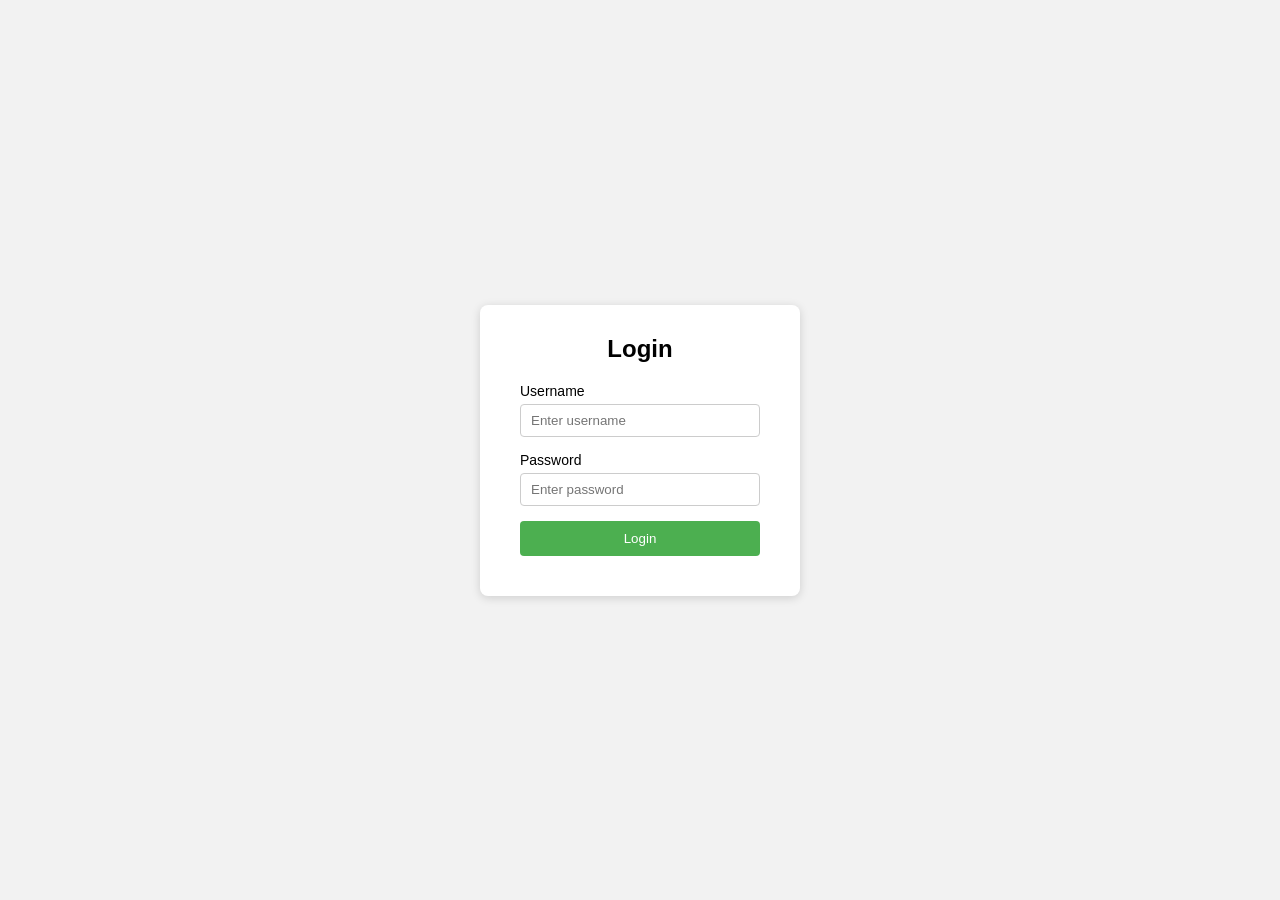
==== index.html @ 4836d986 "Add basic login skeleton with HTML, CSS, and JS" ====
<!doctype html>
<html lang="en">
  <head>
    <meta charset="UTF-8" />
    <meta name="viewport" content="width=device-width, initial-scale=1.0" />
    <title>Login System</title>
    <link rel="stylesheet" href="css/style.css" />
  </head>
  <body>
    <div class="login-container">
      <h2>Login</h2>
      <form id="loginForm">
        <div class="input-group">
          <label for="username">Username</label>
          <input
            type="text"
            id="username"
            placeholder="Enter username"
            required
          />
        </div>

        <div class="input-group">
          <label for="password">Password</label>
          <input
            type="password"
            id="password"
            placeholder="Enter password"
            required
          />
        </div>

        <button type="submit">Login</button>
        <p id="errorMsg" class="error-msg"></p>
      </form>
    </div>

    <script src="js/script.js"></script>
  </body>
</html>
---- css/style.css ----
* {
  margin: 0;
  padding: 0;
  box-sizing: border-box;
  font-family: Arial, sans-serif;
}

body {
  display: flex;
  justify-content: center;
  align-items: center;
  height: 100vh;
  background-color: #f2f2f2;
}

.login-container {
  background: white;
  padding: 30px 40px;
  border-radius: 8px;
  box-shadow: 0 2px 10px rgba(0, 0, 0, 0.15);
  width: 320px;
}

.login-container h2 {
  text-align: center;
  margin-bottom: 20px;
}

.input-group {
  margin-bottom: 15px;
}

.input-group label {
  display: block;
  margin-bottom: 5px;
  font-size: 14px;
}

.input-group input {
  width: 100%;
  padding: 8px 10px;
  border: 1px solid #ccc;
  border-radius: 4px;
}

button {
  width: 100%;
  padding: 10px;
  background-color: #4caf50;
  color: white;
  border: none;
  border-radius: 4px;
  cursor: pointer;
}

.error-msg {
  color: red;
  font-size: 13px;
  margin-top: 10px;
  text-align: center;
}
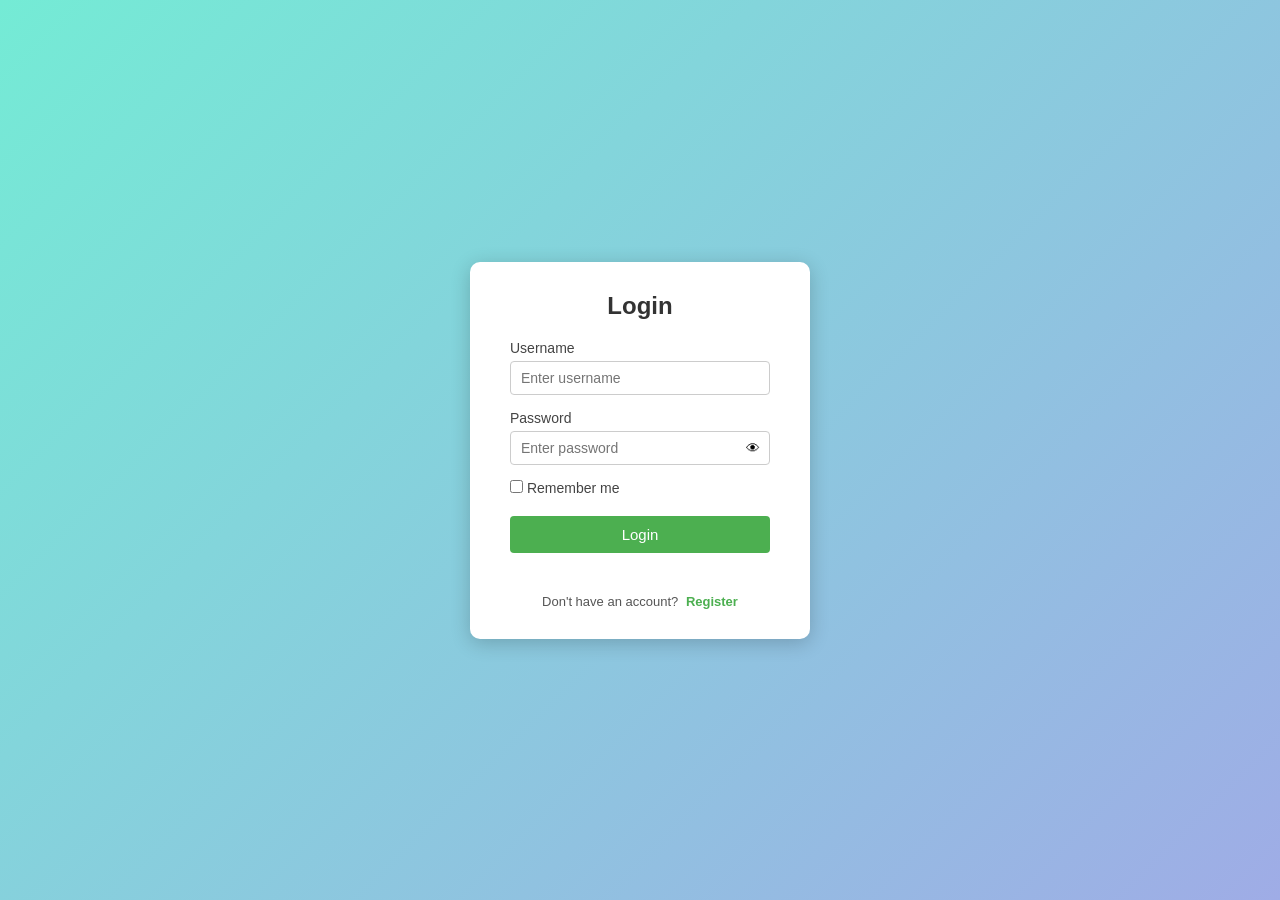
==== commit 68152857: "Add dashboard page and login redirect" ====
--- a/index.html
+++ b/index.html
@@ -8,33 +8,39 @@
   </head>
   <body>
     <div class="login-container">
-      <h2>Login</h2>
+      <h2 id="formTitle">Login</h2>
+
       <form id="loginForm">
         <div class="input-group">
           <label for="username">Username</label>
-          <input
-            type="text"
-            id="username"
-            placeholder="Enter username"
-            required
-          />
+          <input type="text" id="username" placeholder="Enter username" required />
         </div>
 
         <div class="input-group">
           <label for="password">Password</label>
-          <input
-            type="password"
-            id="password"
-            placeholder="Enter password"
-            required
-          />
+          <div class="password-wrapper">
+            <input type="password" id="password" placeholder="Enter password" required />
+            <span id="togglePassword" class="toggle-password">👁</span>
+          </div>
         </div>
 
-        <button type="submit">Login</button>
+        <div class="input-group remember-row">
+          <label class="checkbox-label">
+            <input type="checkbox" id="rememberMe" />
+            Remember me
+          </label>
+        </div>
+
+        <button type="submit" id="submitBtn">Login</button>
         <p id="errorMsg" class="error-msg"></p>
       </form>
+
+      <p class="switch-mode">
+        <span id="switchText">Don't have an account?</span>
+        <a href="#" id="switchLink">Register</a>
+      </p>
     </div>
 
     <script src="js/script.js"></script>
   </body>
-</html>
+</html>
--- a/css/style.css
+++ b/css/style.css
@@ -10,20 +10,27 @@
   justify-content: center;
   align-items: center;
   height: 100vh;
-  background-color: #f2f2f2;
+  background: linear-gradient(135deg, #74ebd5, #9face6);
 }
 
 .login-container {
   background: white;
   padding: 30px 40px;
-  border-radius: 8px;
-  box-shadow: 0 2px 10px rgba(0, 0, 0, 0.15);
-  width: 320px;
+  border-radius: 10px;
+  box-shadow: 0 4px 20px rgba(0, 0, 0, 0.2);
+  width: 340px;
+  animation: fadeIn 0.3s ease-in-out;
+}
+
+@keyframes fadeIn {
+  from { opacity: 0; transform: translateY(-10px); }
+  to { opacity: 1; transform: translateY(0); }
 }
 
 .login-container h2 {
   text-align: center;
   margin-bottom: 20px;
+  color: #333;
 }
 
 .input-group {
@@ -34,13 +41,50 @@
   display: block;
   margin-bottom: 5px;
   font-size: 14px;
+  color: #444;
 }
 
-.input-group input {
+.input-group input[type="text"],
+.input-group input[type="password"] {
   width: 100%;
   padding: 8px 10px;
   border: 1px solid #ccc;
   border-radius: 4px;
+  font-size: 14px;
+  transition: border-color 0.2s;
+}
+
+.input-group input:focus {
+  outline: none;
+  border-color: #4caf50;
+}
+
+.password-wrapper {
+  position: relative;
+}
+
+.toggle-password {
+  position: absolute;
+  right: 10px;
+  top: 50%;
+  transform: translateY(-50%);
+  cursor: pointer;
+  user-select: none;
+  font-size: 14px;
+}
+
+.remember-row {
+  display: flex;
+  align-items: center;
+}
+
+.checkbox-label {
+  display: flex;
+  align-items: center;
+  gap: 6px;
+  font-size: 13px;
+  color: #555;
+  cursor: pointer;
 }
 
 button {
@@ -51,11 +95,50 @@
   border: none;
   border-radius: 4px;
   cursor: pointer;
+  font-size: 15px;
+  transition: background-color 0.2s;
+}
+
+button:hover {
+  background-color: #43a047;
 }
 
 .error-msg {
-  color: red;
   font-size: 13px;
   margin-top: 10px;
   text-align: center;
+  min-height: 16px;
 }
+
+.switch-mode {
+  text-align: center;
+  margin-top: 15px;
+  font-size: 13px;
+  color: #555;
+}
+
+.switch-mode a {
+  color: #4caf50;
+  text-decoration: none;
+  font-weight: bold;
+  margin-left: 4px;
+}
+
+.switch-mode a:hover {
+  text-decoration: underline;
+}
+
+.welcome-msg {
+  text-align: center;
+  color: #4caf50;
+  font-weight: bold;
+  margin-bottom: 10px;
+  font-size: 16px;
+}
+
+.dashboard-text {
+  text-align: center;
+  color: #555;
+  font-size: 14px;
+  margin-bottom: 20px;
+}
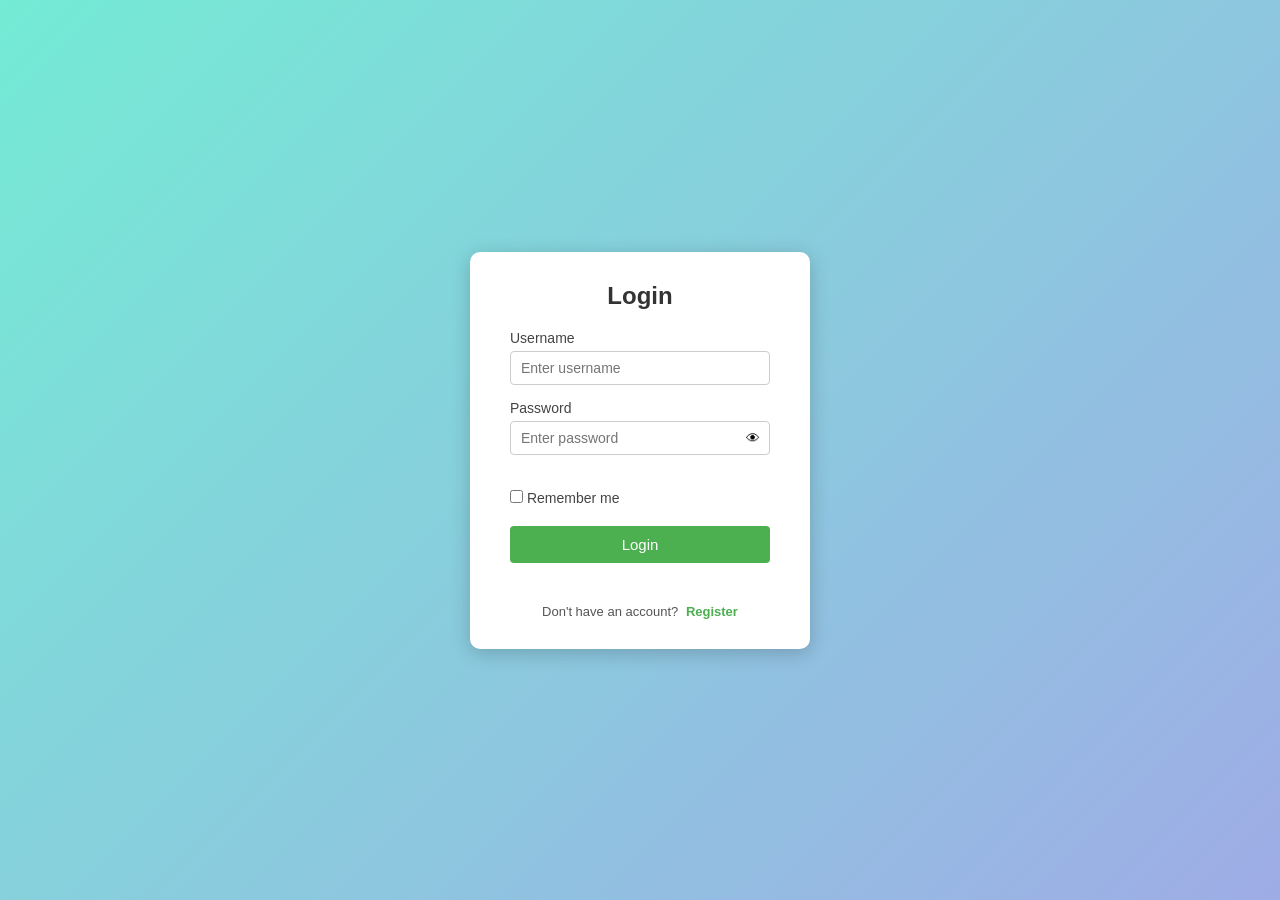
==== commit 1f493c47: "Add password strength indicator" ====
--- a/index.html
+++ b/index.html
@@ -22,6 +22,7 @@
             <input type="password" id="password" placeholder="Enter password" required />
             <span id="togglePassword" class="toggle-password">👁</span>
           </div>
+<p id="passwordStrength" class="password-strength"></p>
         </div>
 
         <div class="input-group remember-row">
--- a/css/style.css
+++ b/css/style.css
@@ -141,4 +141,11 @@
   color: #555;
   font-size: 14px;
   margin-bottom: 20px;
+}
+
+.password-strength {
+  font-size: 12px;
+  margin-top: 5px;
+  min-height: 15px;
+  font-weight: bold;
 }
